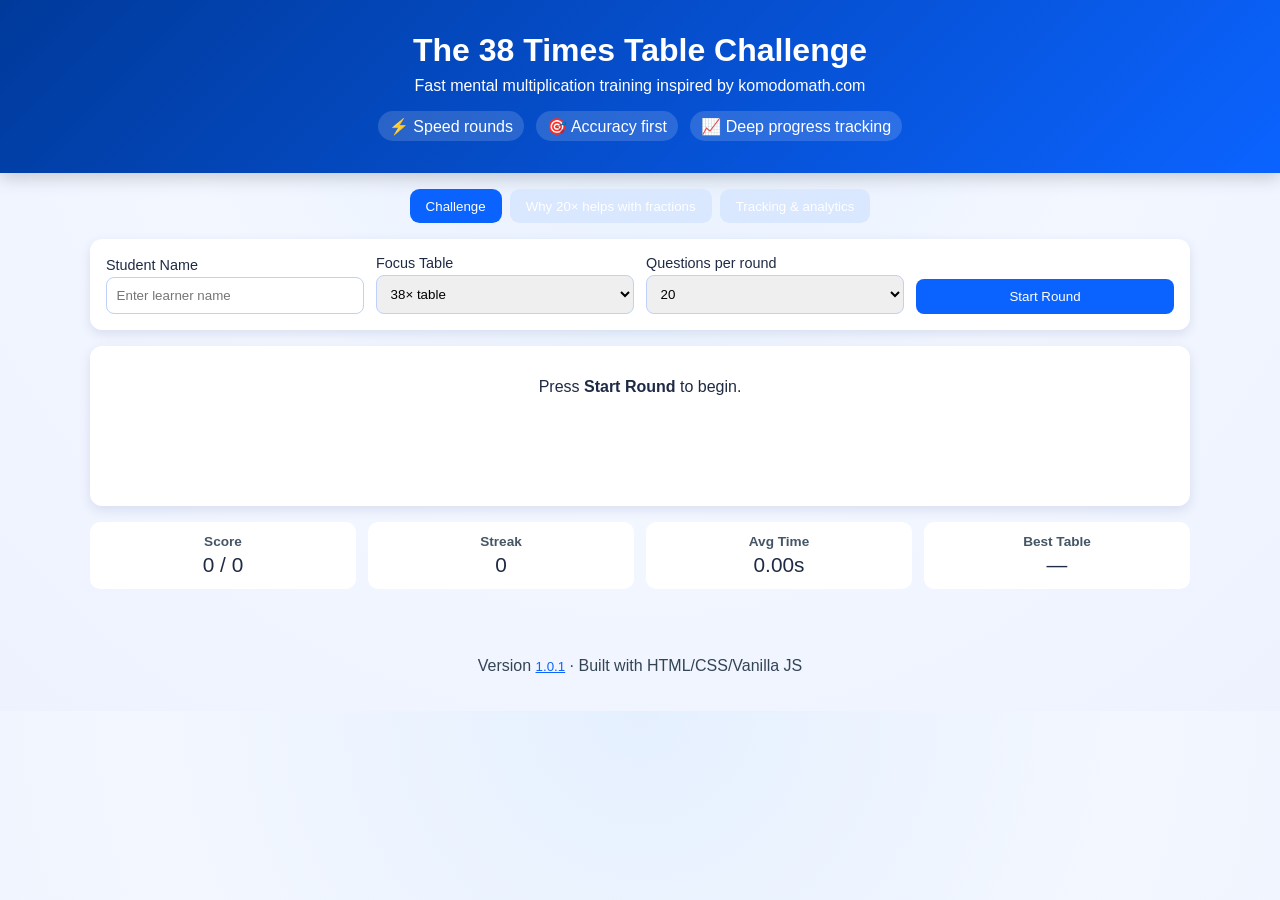
==== index.html @ 5d4b0b93 "Bump release to v1.0.1; add archive snapshot and version-history navigation ### Motivation - Bump th" ====
<!doctype html>
<html lang="en">
<head>
  <meta charset="UTF-8" />
  <meta name="viewport" content="width=device-width, initial-scale=1.0" />
  <title>The 38 Times Table Challenge+</title>
  <link rel="stylesheet" href="styles.css" />
</head>
<body>
  <header class="hero">
    <h1>The 38 Times Table Challenge</h1>
    <p class="subtitle">Fast mental multiplication training inspired by komodomath.com</p>
    <div class="hero-badges">
      <span>⚡ Speed rounds</span>
      <span>🎯 Accuracy first</span>
      <span>📈 Deep progress tracking</span>
    </div>
  </header>

  <nav class="tabs">
    <button class="tab active" data-tab="challenge">Challenge</button>
    <button class="tab" data-tab="fractions">Why 20× helps with fractions</button>
    <button class="tab" data-tab="analytics">Tracking & analytics</button>
  </nav>

  <main>
    <section id="challenge" class="panel active">
      <div class="card controls">
        <label>
          Student Name
          <input id="studentName" type="text" placeholder="Enter learner name" />
        </label>
        <label>
          Focus Table
          <select id="tableSelect"></select>
        </label>
        <label>
          Questions per round
          <select id="roundSize">
            <option>10</option>
            <option selected>20</option>
            <option>30</option>
          </select>
        </label>
        <button id="startBtn">Start Round</button>
      </div>

      <div class="card challenge-area" id="challengeArea">
        <p class="prompt">Press <strong>Start Round</strong> to begin.</p>
      </div>

      <div class="stats-grid">
        <div class="stat"><h3>Score</h3><p id="score">0 / 0</p></div>
        <div class="stat"><h3>Streak</h3><p id="streak">0</p></div>
        <div class="stat"><h3>Avg Time</h3><p id="avgTime">0.00s</p></div>
        <div class="stat"><h3>Best Table</h3><p id="bestTable">—</p></div>
      </div>
    </section>

    <section id="fractions" class="panel">
      <article class="card article">
        <h2>Why learning up to 20× times tables helps with fractions</h2>
        <p>When you know multiplication facts up to 20×, fraction work becomes faster and less stressful because fractions depend on multiplication patterns.</p>
        <h3>1) Faster common denominators</h3>
        <p>To add <code>3/8 + 5/12</code> you need the least common denominator. Knowing 8 and 12 facts quickly reveals <strong>24</strong>.
          That speed comes from knowing factors and multiples beyond just 12×.</p>
        <h3>2) Better simplification</h3>
        <p>For <code>42/56</code>, spotting that both divide by <strong>14</strong> (or 7) is easier when 14× and related facts are familiar.</p>
        <h3>3) Scaling fractions mentally</h3>
        <p>Equivalent fractions like <code>7/15 = 14/30 = 21/45</code> are immediate when you can multiply confidently through 20×.</p>
        <h3>4) Real-life confidence</h3>
        <ul>
          <li>Recipes: scaling ingredients by 3/2 or 5/4</li>
          <li>Percentages: 15%, 20%, 12.5%</li>
          <li>Ratios: maps, speed, unit rates</li>
        </ul>
        <p class="tip">Tip: practice times tables to 20× and then practice fraction conversions with timed rounds for best transfer.</p>
      </article>
    </section>

    <section id="analytics" class="panel">
      <div class="card">
        <h2>Detailed Tracking</h2>
        <p>Every sum is logged: user, table, question, answer, correctness, date, time, and response duration.</p>
        <canvas id="accuracyChart" width="900" height="240" aria-label="Accuracy Chart"></canvas>
        <div class="insights">
          <div>
            <h3>Strengths</h3>
            <ul id="strengths"></ul>
          </div>
          <div>
            <h3>Weaknesses</h3>
            <ul id="weaknesses"></ul>
          </div>
        </div>
        <h3>Recent Answers</h3>
        <div class="table-wrap">
          <table>
            <thead>
              <tr>
                <th>Date</th><th>Time</th><th>User</th><th>Sum</th><th>Your Answer</th><th>Correct</th><th>Time Taken</th>
              </tr>
            </thead>
            <tbody id="recordsBody"></tbody>
          </table>
        </div>
      </div>
    </section>
  </main>

  <footer>
    <p>Version <button id="versionBtn" class="linkish">1.0.1</button> · Built with HTML/CSS/Vanilla JS</p>
  </footer>

  <dialog id="versionDialog">
    <h3>Version History</h3>
    <ul id="versionList"></ul>
    <button id="closeVersions">Close</button>
  </dialog>

  <script src="app.js"></script>
</body>
</html>
---- styles.css ----
:root {
  --bg: #f3f7ff;
  --card: #ffffff;
  --ink: #1f2a44;
  --accent: #0b63ff;
  --accent-2: #ff8a00;
  --ok: #168a3b;
  --bad: #ba1b1b;
}
* { box-sizing: border-box; }
body {
  margin: 0;
  font-family: Arial, Helvetica, sans-serif;
  color: var(--ink);
  background: radial-gradient(circle at top, #e5f0ff 0, var(--bg) 50%, #eef2ff 100%);
}
.hero {
  text-align: center;
  background: linear-gradient(135deg, #003a9b, #0b63ff);
  color: #fff;
  padding: 2rem 1rem;
  box-shadow: 0 4px 18px rgba(0, 0, 0, .2);
}
.hero h1 { margin: 0; font-size: 2rem; }
.subtitle { margin: .5rem 0 1rem; }
.hero-badges { display: flex; justify-content: center; gap: .75rem; flex-wrap: wrap; }
.hero-badges span { background: rgba(255,255,255,.15); padding: .35rem .7rem; border-radius: 99px; }
.tabs {
  display: flex;
  justify-content: center;
  gap: .5rem;
  margin: 1rem auto;
  flex-wrap: wrap;
}
.tab {
  border: 0;
  background: #d9e7ff;
  padding: .6rem 1rem;
  border-radius: .6rem;
  cursor: pointer;
}
.tab.active { background: var(--accent); color: #fff; }
main { width: min(1100px, 94vw); margin: 0 auto 2rem; }
.panel { display: none; }
.panel.active { display: block; }
.card {
  background: var(--card);
  border-radius: 12px;
  padding: 1rem;
  box-shadow: 0 4px 12px rgba(29,55,120,.12);
  margin-bottom: 1rem;
}
.controls {
  display: grid;
  grid-template-columns: repeat(auto-fit, minmax(170px, 1fr));
  gap: .75rem;
  align-items: end;
}
label { font-size: .9rem; display: flex; flex-direction: column; gap: .25rem; }
input, select, button { padding: .6rem; border-radius: .5rem; border: 1px solid #bfd1f8; }
button { background: var(--accent); color: white; border: none; cursor: pointer; }
.challenge-area { text-align: center; min-height: 160px; }
.sum { font-size: 2rem; margin: .5rem 0 1rem; }
.feedback { font-weight: bold; }
.feedback.good { color: var(--ok); }
.feedback.bad { color: var(--bad); }
.stats-grid {
  display: grid;
  grid-template-columns: repeat(auto-fit, minmax(130px, 1fr));
  gap: .75rem;
}
.stat { background: #fff; border-radius: 10px; padding: .75rem; text-align: center; }
.stat h3 { margin: 0; font-size: .85rem; color: #456; }
.stat p { margin: .3rem 0 0; font-size: 1.3rem; }
.article h2 { margin-top: 0; }
.tip { background: #fff3db; padding: .75rem; border-left: 4px solid var(--accent-2); }
.table-wrap { overflow: auto; }
table { width: 100%; border-collapse: collapse; font-size: .9rem; }
th, td { border-bottom: 1px solid #e7edfa; padding: .45rem; text-align: left; }
.insights { display: grid; grid-template-columns: 1fr 1fr; gap: 1rem; }
footer { text-align: center; padding: 1.25rem; color: #345; }
.linkish { background: transparent; color: var(--accent); text-decoration: underline; padding: 0; }
dialog { border: none; border-radius: .75rem; padding: 1rem; width: min(500px, 90vw); }
@media (max-width: 720px) { .insights { grid-template-columns: 1fr; } }
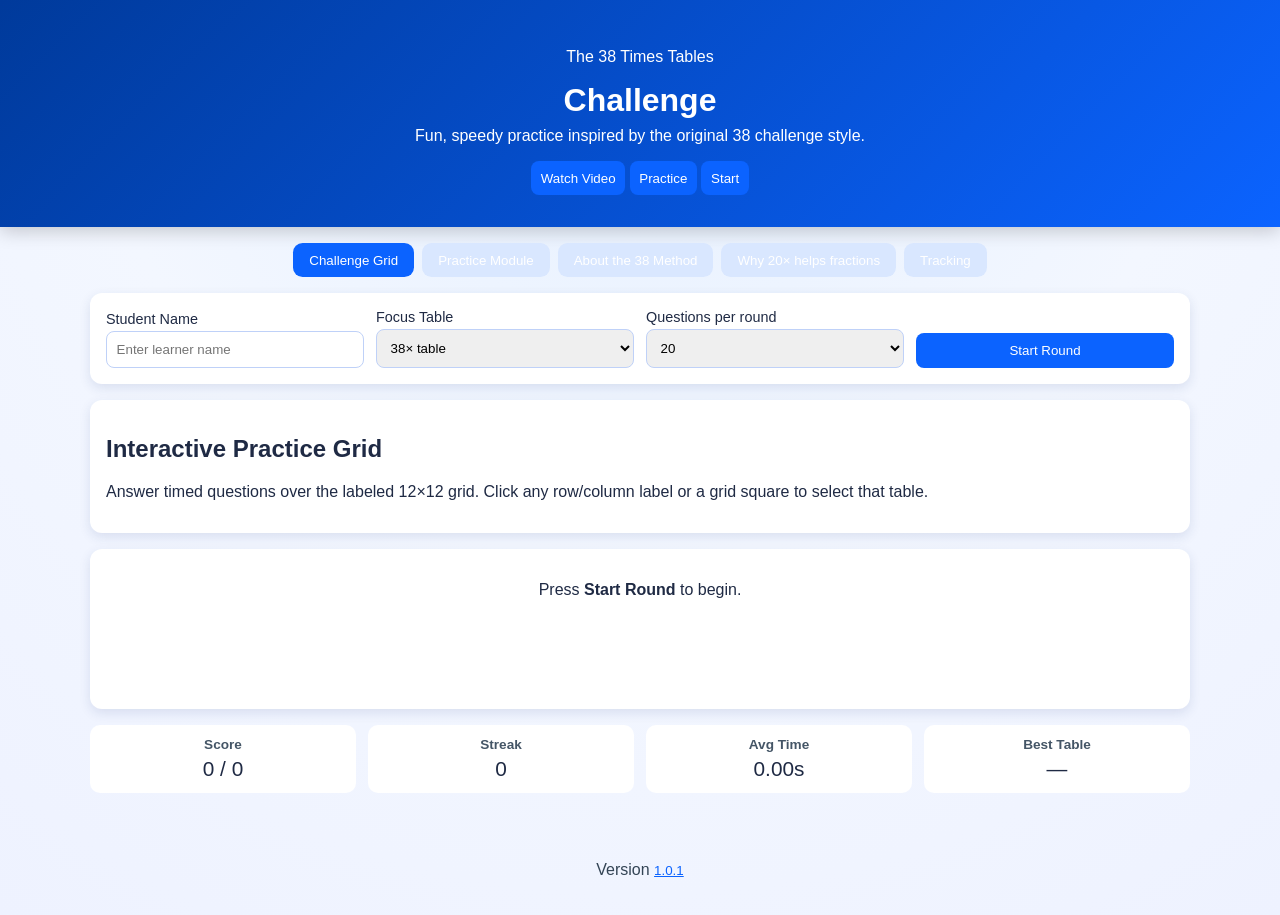
==== commit e80432c8: "Update index.html" ====
--- a/index.html
+++ b/index.html
@@ -2,120 +2,152 @@
 <html lang="en">
 <head>
   <meta charset="UTF-8" />
-  <meta name="viewport" content="width=device-width, initial-scale=1.0" />
+  <meta name="viewport" content="width=device-width, initial-scale=1.0, viewport-fit=cover" />
   <title>The 38 Times Table Challenge+</title>
   <link rel="stylesheet" href="styles.css" />
 </head>
 <body>
-  <header class="hero">
-    <h1>The 38 Times Table Challenge</h1>
-    <p class="subtitle">Fast mental multiplication training inspired by komodomath.com</p>
-    <div class="hero-badges">
-      <span>⚡ Speed rounds</span>
-      <span>🎯 Accuracy first</span>
-      <span>📈 Deep progress tracking</span>
-    </div>
-  </header>
+  <div class="app-shell">
+    <header class="hero">
+      <p class="micro">The 38 Times Tables</p>
+      <h1>Challenge</h1>
+      <p class="subtitle">Fun, speedy practice inspired by the original 38 challenge style.</p>
+      <div class="hero-actions">
+        <button class="lime" data-tab-jump="about">Watch Video</button>
+        <button class="lime" data-tab-jump="practice">Practice</button>
+        <button class="lime" data-tab-jump="challenge">Start</button>
+      </div>
+    </header>
 
-  <nav class="tabs">
-    <button class="tab active" data-tab="challenge">Challenge</button>
-    <button class="tab" data-tab="fractions">Why 20× helps with fractions</button>
-    <button class="tab" data-tab="analytics">Tracking & analytics</button>
-  </nav>
+    <nav class="tabs">
+      <button class="tab active" data-tab="challenge">Challenge Grid</button>
+      <button class="tab" data-tab="practice">Practice Module</button>
+      <button class="tab" data-tab="about">About the 38 Method</button>
+      <button class="tab" data-tab="fractions">Why 20× helps fractions</button>
+      <button class="tab" data-tab="analytics">Tracking</button>
+    </nav>
 
-  <main>
-    <section id="challenge" class="panel active">
-      <div class="card controls">
-        <label>
-          Student Name
-          <input id="studentName" type="text" placeholder="Enter learner name" />
-        </label>
-        <label>
-          Focus Table
-          <select id="tableSelect"></select>
-        </label>
-        <label>
-          Questions per round
-          <select id="roundSize">
-            <option>10</option>
-            <option selected>20</option>
-            <option>30</option>
-          </select>
-        </label>
-        <button id="startBtn">Start Round</button>
-      </div>
+    <main>
+      <section id="challenge" class="panel active">
+        <div class="card controls">
+          <label>Student Name <input id="studentName" type="text" placeholder="Enter learner name" /></label>
+          <label>Focus Table <select id="tableSelect"></select></label>
+          <label>Questions per round
+            <select id="roundSize"><option>10</option><option selected>20</option><option>30</option></select>
+          </label>
+          <button id="startBtn" class="lime">Start Round</button>
+        </div>
+        <div class="card challenge-grid-wrap">
+          <h2>Interactive Practice Grid</h2>
+          <p class="muted">Answer timed questions over the labeled 12×12 grid. Click any row/column label or a grid square to select that table.</p>
+          <div id="challengeGrid" class="challenge-grid" aria-label="12 by 12 multiplication reference grid"></div>
+        </div>
+        <div class="card challenge-area" id="challengeArea">
+          <p class="prompt">Press <strong>Start Round</strong> to begin.</p>
+        </div>
 
-      <div class="card challenge-area" id="challengeArea">
-        <p class="prompt">Press <strong>Start Round</strong> to begin.</p>
-      </div>
+        <div class="stats-grid">
+          <div class="stat"><h3>Score</h3><p id="score">0 / 0</p></div>
+          <div class="stat"><h3>Streak</h3><p id="streak">0</p></div>
+          <div class="stat"><h3>Avg Time</h3><p id="avgTime">0.00s</p></div>
+          <div class="stat"><h3>Best Table</h3><p id="bestTable">—</p></div>
+        </div>
+      </section>
 
-      <div class="stats-grid">
-        <div class="stat"><h3>Score</h3><p id="score">0 / 0</p></div>
-        <div class="stat"><h3>Streak</h3><p id="streak">0</p></div>
-        <div class="stat"><h3>Avg Time</h3><p id="avgTime">0.00s</p></div>
-        <div class="stat"><h3>Best Table</h3><p id="bestTable">—</p></div>
-      </div>
-    </section>
+      <section id="practice" class="panel">
+        <article class="card">
+          <h2>Practice Module</h2>
+          <p class="muted">Pick a bite-sized task just like the original method.</p>
+          <div class="practice-buttons">
+            <button class="lime practice-btn" data-mode="square">Square numbers</button>
+            <button class="lime practice-btn" data-mode="easy">Easy(ish)</button>
+            <button class="lime practice-btn" data-mode="tricky">Tricky</button>
+            <button class="lime practice-btn" data-mode="11and12">11s &amp; 12s</button>
+            <button class="lime practice-btn" data-mode="nasty">Nasty tables</button>
+            <button class="ghost practice-btn" data-mode="weak">Your Weak Spot</button>
+          </div>
+          <p id="practiceSummary" class="tip">Choose a mode to auto-set a focused round and jump straight into challenge mode.</p>
+        </article>
+      </section>
 
-    <section id="fractions" class="panel">
-      <article class="card article">
-        <h2>Why learning up to 20× times tables helps with fractions</h2>
-        <p>When you know multiplication facts up to 20×, fraction work becomes faster and less stressful because fractions depend on multiplication patterns.</p>
-        <h3>1) Faster common denominators</h3>
-        <p>To add <code>3/8 + 5/12</code> you need the least common denominator. Knowing 8 and 12 facts quickly reveals <strong>24</strong>.
-          That speed comes from knowing factors and multiples beyond just 12×.</p>
-        <h3>2) Better simplification</h3>
-        <p>For <code>42/56</code>, spotting that both divide by <strong>14</strong> (or 7) is easier when 14× and related facts are familiar.</p>
-        <h3>3) Scaling fractions mentally</h3>
-        <p>Equivalent fractions like <code>7/15 = 14/30 = 21/45</code> are immediate when you can multiply confidently through 20×.</p>
-        <h3>4) Real-life confidence</h3>
-        <ul>
-          <li>Recipes: scaling ingredients by 3/2 or 5/4</li>
-          <li>Percentages: 15%, 20%, 12.5%</li>
-          <li>Ratios: maps, speed, unit rates</li>
-        </ul>
-        <p class="tip">Tip: practice times tables to 20× and then practice fraction conversions with timed rounds for best transfer.</p>
-      </article>
-    </section>
+      <section id="about" class="panel">
+        <article class="card article">
+          <h2>The 38 times tables challenge is a clever new way to learn times tables that's fun, speedy and it really works!</h2>
+          <p>Learning your multiplication times tables can be tough but the 38 Times Tables Challenge breaks this down into bite sized tasks allowing children to practice effectively in a fun visual way. It includes three main elements:</p>
+          <ul>
+            <li>The Animated Explainer Video</li>
+            <li>The Practice Module</li>
+            <li>The 38 Times Tables Challenge</li>
+          </ul>
+          <p>The animated explainer video explains why you don't really have to learn 144 (12x12) times tables, rather you should focus on learning the 38 times tables you actually need to learn.</p>
+          <p>The practice section breaks down the 38 times tables challenge further into smaller practice tasks. These include:</p>
+          <ul>
+            <li>The square numbers</li>
+            <li>The Easy(ish)</li>
+            <li>The Tricky</li>
+            <li>The 11s &amp; 12s</li>
+            <li>The Nasty tables</li>
+            <li>Your Weak Spot - the times tables the learner is struggling to remember</li>
+          </ul>
+          <p>The challenge itself provides an interactive practice grid where the learner answers all the important 38 times tables while being timed. Once the challenge is complete there's an optional feature to email a certificate and report with parental consent.</p>
+        </article>
+      </section>
 
-    <section id="analytics" class="panel">
-      <div class="card">
-        <h2>Detailed Tracking</h2>
-        <p>Every sum is logged: user, table, question, answer, correctness, date, time, and response duration.</p>
-        <canvas id="accuracyChart" width="900" height="240" aria-label="Accuracy Chart"></canvas>
-        <div class="insights">
-          <div>
-            <h3>Strengths</h3>
-            <ul id="strengths"></ul>
+      <section id="fractions" class="panel">
+        <article class="card article">
+          <h2>Why learning up to 20× times tables helps with fractions</h2>
+          <p>When you know multiplication facts up to 20×, fraction work becomes faster and less stressful because fractions depend on multiplication patterns.</p>
+          <h3>1) Faster common denominators</h3>
+          <p>To add <code>3/8 + 5/12</code> you need the least common denominator. Knowing 8 and 12 facts quickly reveals <strong>24</strong>.</p>
+          <h3>2) Better simplification</h3>
+          <p>For <code>42/56</code>, spotting that both divide by <strong>14</strong> is easier when 14× facts are fluent.</p>
+          <h3>3) Scaling fractions mentally</h3>
+          <p>Equivalent fractions like <code>7/15 = 14/30 = 21/45</code> are immediate when you can multiply through 20×.</p>
+          <p class="tip">Tip: use the Practice Module for weak tables first, then return to fraction exercises.</p>
+        </article>
+      </section>
+
+      <section id="analytics" class="panel">
+        <div class="card">
+          <h2>Detailed Tracking</h2>
+          <p>Every sum is logged: user, table, question, answer, correctness, date, time, and response duration.</p>
+          <div class="insights capsule-grid">
+            <div class="mini-stat"><h3>Overall Accuracy</h3><p id="overallAccuracy">0%</p></div>
+            <div class="mini-stat"><h3>Overall Speed</h3><p id="overallSpeed">0.00s</p></div>
+            <div class="mini-stat"><h3>Accuracy Trend</h3><p id="trendAccuracy">Need 40 answers</p></div>
+            <div class="mini-stat"><h3>Speed Trend</h3><p id="trendSpeed">Need 40 answers</p></div>
+            <div class="mini-stat"><h3>Habit Capsule Score</h3><p id="capsuleScore">0 pts</p></div>
+            <div class="mini-stat"><h3>Consistency Streak</h3><p id="capsuleStreak">0 day streak</p></div>
           </div>
-          <div>
-            <h3>Weaknesses</h3>
-            <ul id="weaknesses"></ul>
+          <canvas id="accuracyChart" width="900" height="240" aria-label="Accuracy Chart"></canvas>
+          <div class="insights">
+            <div><h3>Strengths</h3><ul id="strengths"></ul></div>
+            <div><h3>Weaknesses</h3><ul id="weaknesses"></ul></div>
+          </div>
+          <div class="insights">
+            <div><h3>Common Errors</h3><ul id="commonErrors"></ul></div>
+            <div><h3>Per-sum Improvement</h3><ul id="sumProgress"></ul></div>
+          </div>
+          <h3>Recent Answers</h3>
+          <div class="table-wrap">
+            <table>
+              <thead><tr><th>Date</th><th>Time</th><th>User</th><th>Mode</th><th>Sum</th><th>Your Answer</th><th>Correct</th><th>Time Taken</th></tr></thead>
+              <tbody id="recordsBody"></tbody>
+            </table>
           </div>
         </div>
-        <h3>Recent Answers</h3>
-        <div class="table-wrap">
-          <table>
-            <thead>
-              <tr>
-                <th>Date</th><th>Time</th><th>User</th><th>Sum</th><th>Your Answer</th><th>Correct</th><th>Time Taken</th>
-              </tr>
-            </thead>
-            <tbody id="recordsBody"></tbody>
-          </table>
-        </div>
-      </div>
-    </section>
-  </main>
+      </section>
+    </main>
 
-  <footer>
-    <p>Version <button id="versionBtn" class="linkish">1.0.1</button> · Built with HTML/CSS/Vanilla JS</p>
-  </footer>
+    <footer>
+      <p>Version <button id="versionBtn" class="linkish">1.0.7</button></p>
+    </footer>
+  </div>
 
   <dialog id="versionDialog">
     <h3>Version History</h3>
     <ul id="versionList"></ul>
-    <button id="closeVersions">Close</button>
+    <button id="closeVersions" class="lime">Close</button>
   </dialog>
 
   <script src="app.js"></script>
